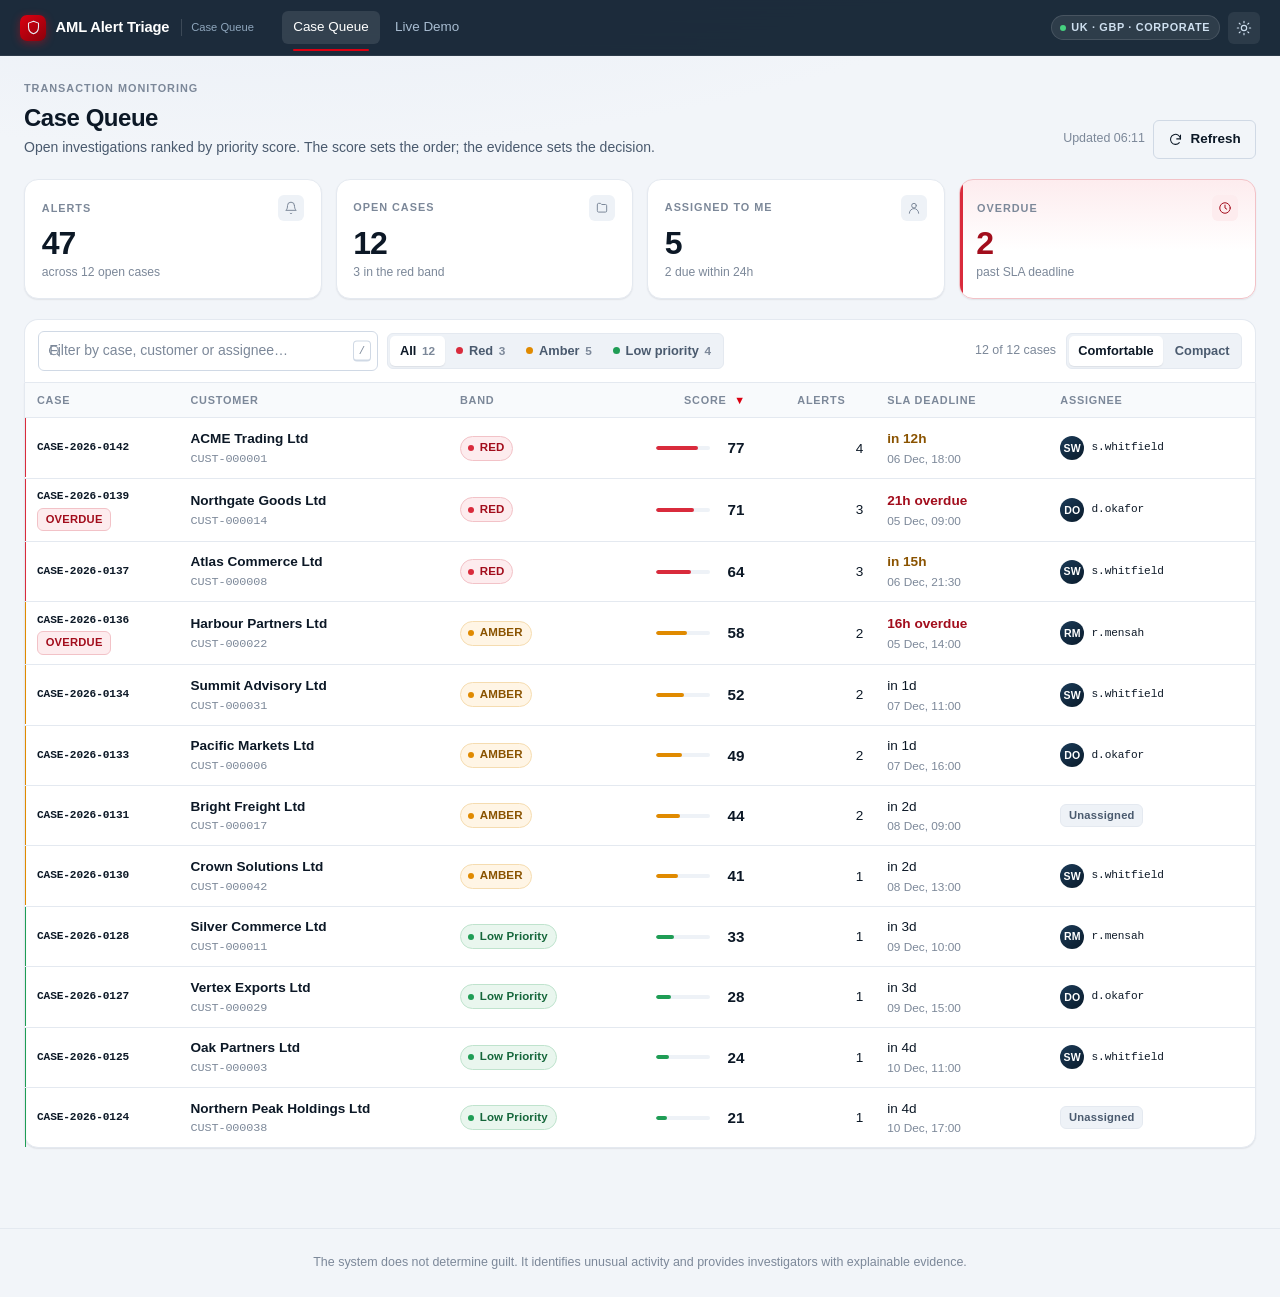
==== docs/ui-mockup/index.html @ ec9b5f2a "feat: redesign AML investigation workflow" ====
<!DOCTYPE html>
<html lang="en">
<head>
  <meta charset="UTF-8" />
  <meta name="viewport" content="width=device-width, initial-scale=1" />
  <title>Case Queue — AML Alert Triage</title>
  <link rel="stylesheet" href="assets/theme.css" />
</head>
<body>
  <div id="shell"></div>

  <main class="canvas">
    <div class="page-head">
      <div>
        <div class="eyebrow"><span class="label-cap">Transaction monitoring</span></div>
        <h1>Case Queue</h1>
        <p>Open investigations ranked by priority score. The score sets the order; the evidence sets the decision.</p>
      </div>
      <div class="page-head-actions">
        <span class="result-count" id="stamp"></span>
        <button class="btn ghost" type="button" id="refreshBtn">
          <svg viewBox="0 0 24 24" fill="none" stroke="currentColor" stroke-width="1.7"
               stroke-linecap="round" stroke-linejoin="round"><path d="M20 11a8 8 0 1 0-1.9 6"/><path d="M20 5v6h-6"/></svg>
          Refresh
        </button>
      </div>
    </div>

    <div class="metrics" id="metrics"></div>

    <div class="toolbar">
      <div class="search">
        <svg viewBox="0 0 24 24" fill="none" stroke="currentColor" stroke-width="1.7"
             stroke-linecap="round" stroke-linejoin="round"><circle cx="11" cy="11" r="7"/><path d="m20 20-3.5-3.5"/></svg>
        <input type="text" id="q" placeholder="Filter by case, customer or assignee…" autocomplete="off" />
        <kbd>/</kbd>
      </div>
      <div class="segmented" id="bandFilter" role="group" aria-label="Filter by priority band"></div>
      <div style="flex:1 1 auto"></div>
      <span class="result-count" id="count"></span>
      <div class="segmented" role="group" aria-label="Row density">
        <button type="button" data-density="comfortable" aria-pressed="true">Comfortable</button>
        <button type="button" data-density="compact" aria-pressed="false">Compact</button>
      </div>
    </div>

    <section class="card" style="border-radius:0 0 var(--r-lg) var(--r-lg)">
      <div class="table-wrap">
        <table class="data" id="table">
          <thead>
            <tr>
              <th class="sortable" data-key="caseRef">Case <span class="sort-ind">▼</span></th>
              <th class="sortable" data-key="customerName">Customer <span class="sort-ind">▼</span></th>
              <th class="sortable" data-key="priorityBand">Band <span class="sort-ind">▼</span></th>
              <th class="sortable right" data-key="priorityScore">Score <span class="sort-ind">▼</span></th>
              <th class="sortable right" data-key="alertCount">Alerts <span class="sort-ind">▼</span></th>
              <th class="sortable" data-key="slaDueAt">SLA deadline <span class="sort-ind">▼</span></th>
              <th class="sortable" data-key="assignedTo">Assignee <span class="sort-ind">▼</span></th>
              <th style="width:32px"></th>
            </tr>
          </thead>
          <tbody id="rows"></tbody>
        </table>
      </div>
    </section>
  </main>

  <div id="footer"></div>

  <script src="assets/ui.js"></script>
  <script src="assets/mock-data.js"></script>
  <script>
    mountShell({ active: 'queue', sub: 'Case Queue' },
      'The system does not determine guilt. It identifies unusual activity and provides investigators with explainable evidence.');

    let data = null;
    let sortKey = 'priorityScore';
    let sortDir = 'desc';
    let bandSel = 'ALL';
    let query = '';

    const BANDS = [
      { key: 'ALL',   label: 'All',          dot: null },
      { key: 'RED',   label: 'Red',          dot: 'var(--red-dot)' },
      { key: 'AMBER', label: 'Amber',        dot: 'var(--amber-dot)' },
      { key: 'GREEN', label: 'Low priority', dot: 'var(--green-dot)' }
    ];

    const bandColor = b => `var(--${b.toLowerCase()}-dot)`;

    /* ---------- skeleton while "loading" ---------- */
    function skeleton() {
      document.getElementById('metrics').innerHTML = Array.from({ length: 4 }, () => `
        <div class="metric">
          <div class="m-top"><div class="sk" style="width:70px;height:11px"></div><div class="sk" style="width:26px;height:26px;border-radius:6px"></div></div>
          <div class="sk" style="width:56px;height:30px;margin-top:.5rem"></div>
          <div class="sk" style="width:96px;height:10px;margin-top:.5rem"></div>
        </div>`).join('');
      document.getElementById('rows').innerHTML = Array.from({ length: 8 }, () => `
        <tr><td colspan="8" style="padding:.6rem .75rem"><div class="sk" style="height:20px"></div></td></tr>`).join('');
    }

    /* ---------- metrics ---------- */
    function renderMetrics(t) {
      const dueSoon = data.items.filter(c => {
        const d = new Date(c.slaDueAt) - Date.now();
        return d > 0 && d < 86400000;
      }).length;

      const tiles = [
        { label: 'Alerts',          value: t.alerts,       icon: 'bell',   note: `across ${t.cases} open cases` },
        { label: 'Open cases',      value: t.cases,        icon: 'folder', note: `${data.items.filter(c => c.priorityBand === 'RED').length} in the red band` },
        { label: 'Assigned to me',  value: t.assignedToMe, icon: 'user',   note: `${dueSoon} due within 24h` },
        { label: 'Overdue',         value: t.overdue,      icon: 'clock',  note: t.overdue ? 'past SLA deadline' : 'all within SLA', alert: t.overdue > 0 }
      ];

      document.getElementById('metrics').innerHTML = tiles.map((m, i) => `
        <div class="metric rise ${m.alert ? 'alert-state' : ''}" style="animation-delay:${i * 55}ms">
          <div class="m-top">
            <span class="label-cap">${m.label}</span>
            <span class="m-icon">${ico(m.icon)}</span>
          </div>
          <div class="m-value" data-count="${m.value}">0</div>
          <div class="m-note">${esc(m.note)}</div>
        </div>`).join('');

      document.querySelectorAll('[data-count]').forEach(el => countUp(el, Number(el.dataset.count)));
    }

    /* ---------- band filter ---------- */
    function renderBandFilter() {
      document.getElementById('bandFilter').innerHTML = BANDS.map(b => {
        const n = b.key === 'ALL' ? data.items.length : data.items.filter(c => c.priorityBand === b.key).length;
        return `<button type="button" data-band="${b.key}" aria-pressed="${bandSel === b.key}">
          ${b.dot ? `<i style="background:${b.dot}"></i>` : ''}${b.label}<span class="count">${n}</span>
        </button>`;
      }).join('');
      document.querySelectorAll('#bandFilter button').forEach(btn => {
        btn.onclick = () => { bandSel = btn.dataset.band; renderBandFilter(); renderRows(); };
      });
    }

    /* ---------- rows ---------- */
    function visibleItems() {
      const q = query.trim().toLowerCase();
      return data.items
        .filter(c => bandSel === 'ALL' || c.priorityBand === bandSel)
        .filter(c => !q || [c.caseRef, c.customerName, c.customerRef, c.assignedTo]
          .some(v => String(v || '').toLowerCase().includes(q)))
        .sort((a, b) => {
          const dir = sortDir === 'asc' ? 1 : -1;
          const av = a[sortKey], bv = b[sortKey];
          if (av == null) return 1;
          if (bv == null) return -1;
          if (typeof av === 'number') return (av - bv) * dir;
          return String(av).localeCompare(String(bv)) * dir;
        });
    }

    function renderRows() {
      const items = visibleItems();
      const tbody = document.getElementById('rows');

      document.getElementById('count').textContent =
        `${items.length} of ${data.items.length} cases`;

      if (!items.length) {
        tbody.innerHTML = `<tr><td colspan="8">
          <div class="empty-state" style="margin:.5rem">
            ${ico('search')}
            <div class="t">No cases match this filter</div>
            <div class="tiny">Clear the search box or pick a different band.</div>
          </div></td></tr>`;
        return;
      }

      tbody.innerHTML = items.map((c, i) => {
        const sla = fmtRelative(c.slaDueAt);
        const slaCls = sla.tone === 'over' ? 'style="color:var(--red-fg);font-weight:600"'
                     : sla.tone === 'soon' ? 'style="color:var(--amber-fg);font-weight:600"' : '';
        return `
        <tr class="row-link stagger" tabindex="0" data-id="${c.id}"
            style="--band-color:${bandColor(c.priorityBand)};animation-delay:${Math.min(i * 28, 340)}ms">
          <td>
            <div class="cell-primary mono">${esc(c.caseRef)}</div>
            ${c.overdue ? '<span class="pill warn" style="margin-top:.15rem">OVERDUE</span>' : ''}
          </td>
          <td>
            <div class="cell-primary">${esc(c.customerName || '')}</div>
            <div class="sub-line mono">${esc(c.customerRef || '')}</div>
          </td>
          <td><span class="band ${c.priorityBand}"><i></i>${esc(bandLabel(c.priorityBand))}</span></td>
          <td class="right">
            <div class="score-cell" style="justify-content:flex-end">
              <div class="score-bar"><span data-w="${c.priorityScore}%"></span></div>
              <b>${c.priorityScore}</b>
            </div>
          </td>
          <td class="right num">${c.alertCount}</td>
          <td>
            <div ${slaCls}>${esc(sla.text)}</div>
            <div class="sub-line num">${esc(fmtShort(c.slaDueAt))}</div>
          </td>
          <td>${c.assignedTo
            ? `<span class="assignee"><span class="avatar">${esc(initials(c.assignedTo))}</span><span class="mono">${esc(c.assignedTo)}</span></span>`
            : '<span class="pill">Unassigned</span>'}</td>
          <td class="right"><span class="go">${ico('chevron')}</span></td>
        </tr>`;
      }).join('');

      paintBars(tbody);

      tbody.querySelectorAll('tr.row-link').forEach(tr => {
        const open = () => { location.href = `case.html?id=${tr.dataset.id}`; };
        tr.onclick = open;
        tr.onkeydown = e => {
          if (e.key === 'Enter' || e.key === ' ') { e.preventDefault(); open(); }
          if (e.key === 'ArrowDown') { e.preventDefault(); tr.nextElementSibling?.focus(); }
          if (e.key === 'ArrowUp')   { e.preventDefault(); tr.previousElementSibling?.focus(); }
        };
      });
    }

    /* ---------- sorting ---------- */
    function wireSort() {
      document.querySelectorAll('th.sortable').forEach(th => {
        th.onclick = () => {
          const key = th.dataset.key;
          if (sortKey === key) sortDir = sortDir === 'asc' ? 'desc' : 'asc';
          else { sortKey = key; sortDir = key === 'priorityScore' || key === 'alertCount' ? 'desc' : 'asc'; }
          document.querySelectorAll('th.sortable').forEach(o => o.removeAttribute('aria-sort'));
          th.setAttribute('aria-sort', sortDir === 'asc' ? 'ascending' : 'descending');
          renderRows();
        };
      });
      document.querySelector('th[data-key="priorityScore"]').setAttribute('aria-sort', 'descending');
    }

    /* ---------- misc controls ---------- */
    document.getElementById('q').oninput = e => { query = e.target.value; renderRows(); };

    document.addEventListener('keydown', e => {
      if (e.key === '/' && document.activeElement.tagName !== 'INPUT') {
        e.preventDefault();
        document.getElementById('q').focus();
      }
    });

    document.querySelectorAll('[data-density]').forEach(btn => {
      btn.onclick = () => {
        document.querySelectorAll('[data-density]').forEach(b => b.setAttribute('aria-pressed', String(b === btn)));
        document.getElementById('table').classList.toggle('compact', btn.dataset.density === 'compact');
      };
    });

    document.getElementById('refreshBtn').onclick = async e => {
      const btn = e.currentTarget;
      btn.classList.add('is-loading');
      await load();
      btn.classList.remove('is-loading');
      toast('Queue refreshed');
    };

    /* ---------- load ---------- */
    async function load() {
      skeleton();
      data = await mockFetch(MOCK.queue, 520);
      renderMetrics(data.totals);
      renderBandFilter();
      renderRows();
      document.getElementById('stamp').textContent =
        'Updated ' + new Date().toLocaleTimeString('en-GB', { hour: '2-digit', minute: '2-digit' });
    }

    wireSort();
    load();
  </script>
</body>
</html>
---- docs/ui-mockup/assets/theme.css ----
/* ==========================================================================
   AML Console — visual design system (mockup)
   Presentation only. No markup here implies a new API, field, or action:
   every element maps to data the current endpoints already return.
   ========================================================================== */

/* --------------------------------------------------------------------------
   1. Tokens
   -------------------------------------------------------------------------- */
:root {
  --brand:        #db0011;
  --brand-hover:  #b8000e;
  --brand-soft:   #fdecee;

  --navy-900: #05101c;
  --navy-800: #0a1b2b;
  --navy-700: #10283e;
  --navy-600: #1b3b58;

  /* Light surfaces */
  --bg:        #f2f5f9;
  --bg-grad:   radial-gradient(1200px 400px at 20% -10%, #e6ecf5 0%, transparent 70%);
  --surface:   #ffffff;
  --surface-2: #f8fafc;
  --surface-3: #eef2f7;
  --border:    #e4e9f0;
  --border-2:  #d0d9e5;

  --ink:   #0c1826;
  --ink-2: #4a5a6e;
  --ink-3: #7c8899;
  --ink-inv: #ffffff;

  /* Signal */
  --red-fg:   #a20d1c;  --red-bg:   #fdecee;  --red-dot:   #d92b3c;  --red-line:   #f2c2c7;
  --amber-fg: #8a5300;  --amber-bg: #fff5e5;  --amber-dot: #e08a00;  --amber-line: #f5dcb0;
  --green-fg: #14663a;  --green-bg: #e9f6ee;  --green-dot: #1f9d55;  --green-line: #bfe3cd;
  --blue-fg:  #14487a;  --blue-bg:  #e9f1fb;  --blue-dot:  #2c72c7;  --blue-line: #c3d8f0;

  --focus-ring: 0 0 0 3px rgba(44, 114, 199, 0.35);

  /* Elevation */
  --sh-1: 0 1px 2px rgba(12, 24, 38, .05), 0 1px 1px rgba(12, 24, 38, .03);
  --sh-2: 0 2px 4px rgba(12, 24, 38, .06), 0 4px 12px rgba(12, 24, 38, .05);
  --sh-3: 0 8px 20px rgba(12, 24, 38, .10), 0 2px 6px rgba(12, 24, 38, .06);
  --sh-4: 0 24px 60px rgba(5, 16, 28, .22);

  --r-sm: 6px;
  --r-md: 10px;
  --r-lg: 14px;
  --r-xl: 20px;
  --r-pill: 999px;

  --font-sans: -apple-system, BlinkMacSystemFont, "Inter", "Segoe UI", Roboto,
               "Helvetica Neue", Arial, "PingFang SC", "Microsoft YaHei", sans-serif;
  --font-mono: ui-monospace, "SF Mono", "JetBrains Mono", "IBM Plex Mono", Menlo, Consolas, monospace;

  --ease:     cubic-bezier(.16, 1, .3, 1);
  --ease-io:  cubic-bezier(.4, 0, .2, 1);
  --spring:   cubic-bezier(.34, 1.4, .64, 1);
  --t-fast: 120ms;
  --t-med:  220ms;
  --t-slow: 420ms;

  --appbar-h: 56px;
  --row-h: 56px;
}

:root[data-theme="dark"] {
  --bg:        #070e17;
  --bg-grad:   radial-gradient(1200px 400px at 20% -10%, #10202f 0%, transparent 70%);
  --surface:   #0d1723;
  --surface-2: #111d2b;
  --surface-3: #162435;
  --border:    #1e2e40;
  --border-2:  #2b3e54;

  --ink:   #e8eef6;
  --ink-2: #9fb0c4;
  --ink-3: #6b7d93;

  --brand-soft: #2a1015;

  --red-fg:   #ff8f9b;  --red-bg:   #2c1219;  --red-dot:   #f2495e;  --red-line:   #4d2129;
  --amber-fg: #ffc266;  --amber-bg: #2b1f0d;  --amber-dot: #f0a423;  --amber-line: #4a3616;
  --green-fg: #63d69a;  --green-bg: #0e2419;  --green-dot: #2fbe74;  --green-line: #1d4531;
  --blue-fg:  #86b8f5;  --blue-bg:  #0e1f33;  --blue-dot:  #4c94e8;  --blue-line: #1c3c5e;

  --sh-1: 0 1px 2px rgba(0, 0, 0, .4);
  --sh-2: 0 2px 4px rgba(0, 0, 0, .4), 0 6px 16px rgba(0, 0, 0, .3);
  --sh-3: 0 10px 26px rgba(0, 0, 0, .5);
  --sh-4: 0 24px 60px rgba(0, 0, 0, .6);
}

/* --------------------------------------------------------------------------
   2. Base
   -------------------------------------------------------------------------- */
*, *::before, *::after { box-sizing: border-box; }

html { -webkit-text-size-adjust: 100%; }

body {
  margin: 0;
  font-family: var(--font-sans);
  font-size: 14px;
  line-height: 1.55;
  color: var(--ink);
  background: var(--bg);
  background-image: var(--bg-grad);
  background-repeat: no-repeat;
  -webkit-font-smoothing: antialiased;
  min-height: 100vh;
  transition: background-color var(--t-med) var(--ease-io), color var(--t-med) var(--ease-io);
}

h1, h2, h3, h4 { margin: 0; font-weight: 620; letter-spacing: -0.01em; line-height: 1.3; }
h1 { font-size: 1.5rem; letter-spacing: -0.02em; }
h2 { font-size: 1.0rem; }
h3 { font-size: .875rem; }
p  { margin: 0; }

a { color: inherit; text-decoration: none; }

.mono { font-family: var(--font-mono); font-size: .82em; letter-spacing: -0.01em; }
.num  { font-variant-numeric: tabular-nums; }
.muted   { color: var(--ink-2); }
.muted-2 { color: var(--ink-3); }
.tiny { font-size: .75rem; }

.label-cap {
  font-size: .68rem;
  font-weight: 700;
  letter-spacing: .09em;
  text-transform: uppercase;
  color: var(--ink-3);
}

::selection { background: rgba(219, 0, 17, .18); }

:focus-visible { outline: none; box-shadow: var(--focus-ring); border-radius: var(--r-sm); }

/* Custom scrollbars keep dense tables from looking like a browser default. */
* { scrollbar-width: thin; scrollbar-color: var(--border-2) transparent; }
*::-webkit-scrollbar { width: 10px; height: 10px; }
*::-webkit-scrollbar-thumb {
  background: var(--border-2); border-radius: var(--r-pill);
  border: 3px solid transparent; background-clip: content-box;
}
*::-webkit-scrollbar-thumb:hover { background: var(--ink-3); background-clip: content-box; }

/* --------------------------------------------------------------------------
   3. App bar
   -------------------------------------------------------------------------- */
.appbar {
  position: sticky;
  top: 0;
  z-index: 40;
  height: var(--appbar-h);
  display: flex;
  align-items: center;
  gap: 1.25rem;
  padding: 0 1.25rem;
  background: color-mix(in srgb, var(--navy-800) 92%, transparent);
  backdrop-filter: saturate(180%) blur(14px);
  -webkit-backdrop-filter: saturate(180%) blur(14px);
  border-bottom: 1px solid rgba(255, 255, 255, .07);
  color: #e9f0f8;
}

.brand { display: flex; align-items: center; gap: .6rem; flex: none; }
.brand-mark {
  width: 26px; height: 26px; flex: none;
  display: grid; place-items: center;
  border-radius: 7px;
  background: linear-gradient(140deg, var(--brand) 0%, #8c000b 100%);
  box-shadow: 0 2px 8px rgba(219, 0, 17, .45);
}
.brand-mark svg { width: 15px; height: 15px; }
.brand-name { font-weight: 660; font-size: .92rem; letter-spacing: -0.01em; color: #fff; }
.brand-sub {
  font-size: .7rem; color: #8fa6bd; font-weight: 500;
  padding-left: .6rem; margin-left: .1rem;
  border-left: 1px solid rgba(255, 255, 255, .14);
}

.appnav { display: flex; align-items: center; gap: .25rem; margin-left: .5rem; }
.appnav a {
  position: relative;
  padding: .38rem .7rem;
  border-radius: var(--r-sm);
  font-size: .84rem;
  font-weight: 520;
  color: #a9bdd2;
  transition: color var(--t-fast) var(--ease-io), background-color var(--t-fast) var(--ease-io);
}
.appnav a:hover { color: #fff; background: rgba(255, 255, 255, .07); }
.appnav a.active { color: #fff; background: rgba(255, 255, 255, .1); }
.appnav a.active::after {
  content: "";
  position: absolute; left: .7rem; right: .7rem; bottom: -.42rem; height: 2px;
  border-radius: 2px; background: var(--brand);
}

.appbar-spacer { flex: 1 1 auto; }
.appbar-tools { display: flex; align-items: center; gap: .5rem; flex: none; }

.env-chip {
  display: inline-flex; align-items: center; gap: .35rem;
  padding: .2rem .55rem .2rem .45rem;
  border-radius: var(--r-pill);
  background: rgba(255, 255, 255, .08);
  border: 1px solid rgba(255, 255, 255, .12);
  font-size: .68rem; font-weight: 700; letter-spacing: .06em; color: #cfe0f0;
}
.env-chip i {
  width: 6px; height: 6px; border-radius: 50%; background: #46d17f;
  box-shadow: 0 0 0 0 rgba(70, 209, 127, .7);
  animation: pulse-dot 2.4s var(--ease-io) infinite;
}
@keyframes pulse-dot {
  0%   { box-shadow: 0 0 0 0 rgba(70, 209, 127, .55); }
  70%  { box-shadow: 0 0 0 6px rgba(70, 209, 127, 0); }
  100% { box-shadow: 0 0 0 0 rgba(70, 209, 127, 0); }
}

.icon-btn {
  width: 32px; height: 32px;
  display: grid; place-items: center;
  border: 1px solid transparent;
  border-radius: var(--r-sm);
  background: rgba(255, 255, 255, .07);
  color: #cfe0f0;
  cursor: pointer;
  transition: background-color var(--t-fast) var(--ease-io), transform var(--t-fast) var(--spring);
}
.icon-btn:hover { background: rgba(255, 255, 255, .16); }
.icon-btn:active { transform: scale(.92); }
.icon-btn svg { width: 16px; height: 16px; }

/* Theme toggle swaps which glyph is visible. */
.icon-btn .i-moon { display: none; }
:root[data-theme="dark"] .icon-btn .i-sun  { display: none; }
:root[data-theme="dark"] .icon-btn .i-moon { display: block; }

/* --------------------------------------------------------------------------
   4. Layout
   -------------------------------------------------------------------------- */
.canvas { max-width: 1320px; margin: 0 auto; padding: 1.5rem 1.5rem 5rem; }
.canvas.narrow { max-width: 1080px; }

.page-head {
  display: flex;
  align-items: flex-end;
  justify-content: space-between;
  gap: 1.5rem;
  flex-wrap: wrap;
  margin-bottom: 1.25rem;
}
.page-head .eyebrow { display: flex; align-items: center; gap: .4rem; margin-bottom: .3rem; }
.page-head h1 + p { margin-top: .25rem; color: var(--ink-2); font-size: .875rem; }
.page-head-actions { display: flex; align-items: center; gap: .5rem; }

.crumbs { display: flex; align-items: center; gap: .4rem; font-size: .78rem; color: var(--ink-3); }
.crumbs a { color: var(--ink-2); transition: color var(--t-fast); }
.crumbs a:hover { color: var(--brand); }
.crumbs svg { width: 12px; height: 12px; opacity: .6; }

.cols { display: grid; grid-template-columns: minmax(0, 1fr) 320px; gap: 1.25rem; align-items: start; }
.aside { position: sticky; top: calc(var(--appbar-h) + 1.25rem); display: grid; gap: .875rem; }

.stack { display: grid; gap: 1rem; }

/* --------------------------------------------------------------------------
   5. Surfaces
   -------------------------------------------------------------------------- */
.card {
  background: var(--surface);
  border: 1px solid var(--border);
  border-radius: var(--r-lg);
  box-shadow: var(--sh-1);
  transition: box-shadow var(--t-med) var(--ease), border-color var(--t-med) var(--ease),
              background-color var(--t-med) var(--ease-io);
}
.card-head {
  display: flex;
  align-items: center;
  justify-content: space-between;
  gap: 1rem;
  padding: .9rem 1.1rem;
  border-bottom: 1px solid var(--border);
}
.card-head .title-wrap { display: flex; align-items: baseline; gap: .6rem; flex-wrap: wrap; }
.card-head h2 { display: flex; align-items: center; gap: .5rem; }
.card-body { padding: 1.1rem; }
.card-body.flush { padding: 0; }
.card-foot {
  padding: .75rem 1.1rem;
  border-top: 1px solid var(--border);
  background: var(--surface-2);
  border-radius: 0 0 var(--r-lg) var(--r-lg);
}

/* --------------------------------------------------------------------------
   6. Metric tiles
   -------------------------------------------------------------------------- */
.metrics { display: grid; grid-template-columns: repeat(4, 1fr); gap: .875rem; margin-bottom: 1.25rem; }

.metric {
  position: relative;
  overflow: hidden;
  padding: .95rem 1.05rem 1rem;
  background: var(--surface);
  border: 1px solid var(--border);
  border-radius: var(--r-lg);
  box-shadow: var(--sh-1);
  transition: transform var(--t-med) var(--ease), box-shadow var(--t-med) var(--ease);
}
.metric::before {
  content: "";
  position: absolute; inset: 0 auto 0 0; width: 3px;
  background: var(--blue-dot);
  opacity: .0;
  transition: opacity var(--t-med) var(--ease);
}
.metric:hover { transform: translateY(-2px); box-shadow: var(--sh-2); }
.metric:hover::before { opacity: 1; }
.metric .m-top { display: flex; align-items: center; justify-content: space-between; gap: .5rem; }
.metric .m-value {
  margin-top: .3rem;
  font-size: 2rem;
  font-weight: 660;
  letter-spacing: -0.035em;
  font-variant-numeric: tabular-nums;
  line-height: 1.1;
}
.metric .m-note { margin-top: .15rem; font-size: .76rem; color: var(--ink-3); }
.metric .m-icon {
  width: 26px; height: 26px; display: grid; place-items: center;
  border-radius: var(--r-sm); background: var(--surface-3); color: var(--ink-3);
}
.metric .m-icon svg { width: 14px; height: 14px; }

.metric.alert-state { border-color: var(--red-line); background: linear-gradient(180deg, var(--red-bg) 0%, var(--surface) 60%); }
.metric.alert-state::before { background: var(--red-dot); opacity: 1; }
.metric.alert-state .m-value { color: var(--red-fg); }
.metric.alert-state .m-icon { background: var(--red-bg); color: var(--red-fg); }

/* --------------------------------------------------------------------------
   7. Toolbar / filters
   -------------------------------------------------------------------------- */
.toolbar {
  display: flex; align-items: center; gap: .6rem; flex-wrap: wrap;
  padding: .7rem .8rem;
  background: var(--surface);
  border: 1px solid var(--border);
  border-radius: var(--r-lg) var(--r-lg) 0 0;
  border-bottom: 0;
}
.toolbar + .card { border-radius: 0 0 var(--r-lg) var(--r-lg); }

.search {
  position: relative; flex: 1 1 260px; max-width: 340px;
}
.search svg {
  position: absolute; left: .6rem; top: 50%; transform: translateY(-50%);
  width: 15px; height: 15px; color: var(--ink-3); pointer-events: none;
}
.search input {
  width: 100%;
  padding: .45rem .6rem .45rem 2rem;
  border: 1px solid var(--border-2);
  border-radius: var(--r-sm);
  background: var(--surface-2);
  color: var(--ink);
  font: inherit; font-size: .84rem;
  transition: border-color var(--t-fast), background-color var(--t-fast), box-shadow var(--t-fast);
}
.search input::placeholder { color: var(--ink-3); }
.search input:focus { background: var(--surface); border-color: var(--blue-dot); box-shadow: var(--focus-ring); outline: none; }
.search kbd {
  position: absolute; right: .45rem; top: 50%; transform: translateY(-50%);
  font-family: var(--font-mono); font-size: .66rem; color: var(--ink-3);
  border: 1px solid var(--border-2); border-bottom-width: 2px;
  border-radius: 4px; padding: .05rem .28rem; background: var(--surface);
  transition: opacity var(--t-fast);
}
.search input:focus ~ kbd { opacity: 0; }

.segmented {
  display: inline-flex; padding: 2px; gap: 2px;
  background: var(--surface-3);
  border: 1px solid var(--border);
  border-radius: var(--r-sm);
}
.segmented button {
  display: inline-flex; align-items: center; gap: .35rem;
  border: 0; background: transparent; cursor: pointer;
  padding: .3rem .6rem;
  border-radius: 5px;
  font: inherit; font-size: .8rem; font-weight: 550;
  color: var(--ink-2);
  transition: color var(--t-fast), background-color var(--t-fast) var(--ease-io);
}
.segmented button:hover { color: var(--ink); }
.segmented button[aria-pressed="true"] {
  background: var(--surface); color: var(--ink); box-shadow: var(--sh-1);
}
.segmented button i { width: 7px; height: 7px; border-radius: 50%; flex: none; }
.segmented .count { font-variant-numeric: tabular-nums; color: var(--ink-3); font-size: .74rem; }

.result-count { font-size: .78rem; color: var(--ink-3); font-variant-numeric: tabular-nums; }

/* --------------------------------------------------------------------------
   8. Buttons
   -------------------------------------------------------------------------- */
.btn {
  --btn-bg: var(--brand);
  --btn-fg: #fff;
  --btn-bd: transparent;
  position: relative;
  display: inline-flex; align-items: center; justify-content: center; gap: .45rem;
  padding: .5rem .9rem;
  border: 1px solid var(--btn-bd);
  border-radius: var(--r-sm);
  background: var(--btn-bg);
  color: var(--btn-fg);
  font: inherit; font-size: .84rem; font-weight: 570;
  cursor: pointer;
  white-space: nowrap;
  transition: transform var(--t-fast) var(--spring), filter var(--t-fast) var(--ease-io),
              background-color var(--t-fast) var(--ease-io), box-shadow var(--t-fast) var(--ease-io);
}
.btn svg { width: 15px; height: 15px; flex: none; }
.btn:hover  { filter: brightness(1.06); box-shadow: var(--sh-2); }
.btn:active { transform: translateY(1px) scale(.99); }
.btn:disabled { opacity: .45; cursor: not-allowed; filter: none; box-shadow: none; transform: none; }

.btn.secondary { --btn-bg: var(--navy-700); }
:root[data-theme="dark"] .btn.secondary { --btn-bg: var(--navy-600); }
.btn.ghost  { --btn-bg: transparent; --btn-fg: var(--ink); --btn-bd: var(--border-2); }
.btn.ghost:hover { background: var(--surface-3); filter: none; }
.btn.subtle { --btn-bg: var(--surface-3); --btn-fg: var(--ink); }
.btn.subtle:hover { filter: none; background: var(--border); }
.btn.sm { padding: .3rem .6rem; font-size: .78rem; }
.btn.lg { padding: .7rem 1.4rem; font-size: .95rem; border-radius: var(--r-md); }

.btn.is-loading { pointer-events: none; }
.btn.is-loading::before {
  content: ""; width: .85em; height: .85em; flex: none;
  border: 2px solid currentColor; border-right-color: transparent;
  border-radius: 50%; animation: spin .7s linear infinite;
}
@keyframes spin { to { transform: rotate(360deg); } }

/* --------------------------------------------------------------------------
   9. Pills, bands, chips
   -------------------------------------------------------------------------- */
.band {
  display: inline-flex; align-items: center; gap: .38rem;
  padding: .16rem .5rem .16rem .42rem;
  border-radius: var(--r-pill);
  font-size: .72rem; font-weight: 680; letter-spacing: .01em;
  white-space: nowrap;
  border: 1px solid transparent;
}
.band i { width: 6px; height: 6px; border-radius: 50%; flex: none; }
.band.RED   { background: var(--red-bg);   color: var(--red-fg);   border-color: var(--red-line); }
.band.RED i { background: var(--red-dot); }
.band.AMBER   { background: var(--amber-bg); color: var(--amber-fg); border-color: var(--amber-line); }
.band.AMBER i { background: var(--amber-dot); }
.band.GREEN   { background: var(--green-bg); color: var(--green-fg); border-color: var(--green-line); }
.band.GREEN i { background: var(--green-dot); }

.pill {
  display: inline-flex; align-items: center; gap: .3rem;
  padding: .12rem .48rem;
  border-radius: var(--r-sm);
  background: var(--surface-3);
  border: 1px solid var(--border);
  color: var(--ink-2);
  font-size: .7rem; font-weight: 620; letter-spacing: .02em;
  white-space: nowrap;
}
.pill.warn   { background: var(--red-bg);   color: var(--red-fg);   border-color: var(--red-line); }
.pill.ok     { background: var(--green-bg); color: var(--green-fg); border-color: var(--green-line); }
.pill.info   { background: var(--blue-bg);  color: var(--blue-fg);  border-color: var(--blue-line); }
.pill.notice { background: var(--amber-bg); color: var(--amber-fg); border-color: var(--amber-line); }

.rule-tag {
  display: inline-grid; place-items: center;
  min-width: 30px; height: 22px; padding: 0 .3rem;
  border-radius: var(--r-sm);
  background: var(--navy-800); color: #fff;
  font-family: var(--font-mono); font-size: .72rem; font-weight: 600;
}
:root[data-theme="dark"] .rule-tag { background: var(--navy-600); }

.chip {
  display: inline-flex; align-items: center; gap: .25rem;
  font-family: var(--font-mono); font-size: .7rem; font-weight: 600;
  padding: .14rem .45rem;
  border-radius: var(--r-sm);
  border: 1px solid var(--blue-line);
  background: var(--blue-bg);
  color: var(--blue-fg);
  cursor: pointer;
  transition: transform var(--t-fast) var(--spring), background-color var(--t-fast), box-shadow var(--t-fast);
}
.chip:hover { transform: translateY(-1px); box-shadow: var(--sh-1); filter: brightness(1.03); }
.chip:active { transform: translateY(0); }
.chip svg { width: 10px; height: 10px; opacity: .65; }
.chip.unverified {
  cursor: default; background: var(--surface-3); border-color: var(--border-2);
  color: var(--ink-3); font-weight: 500;
}
.chip.unverified:hover { transform: none; box-shadow: none; }

.chip-row { display: flex; flex-wrap: wrap; gap: .3rem; margin-top: .4rem; }

.avatar {
  width: 24px; height: 24px; flex: none;
  display: grid; place-items: center;
  border-radius: 50%;
  background: linear-gradient(140deg, var(--navy-600), var(--navy-800));
  color: #fff;
  font-size: .66rem; font-weight: 700; letter-spacing: .02em;
}
.assignee { display: inline-flex; align-items: center; gap: .45rem; }

/* --------------------------------------------------------------------------
   10. Tables
   -------------------------------------------------------------------------- */
/* No overflow here on wide screens: an overflow container becomes the sticky
   scrollport, which would pin the header inside the wrapper instead of under
   the app bar and drop it on top of the first row. Horizontal scrolling is
   only actually needed once the columns stop fitting. */
.table-wrap { border-radius: 0 0 var(--r-lg) var(--r-lg); }
@media (max-width: 900px) { .table-wrap { overflow-x: auto; } }

/* The card clips with border-radius, so the last row has to round itself. */
table.data tbody tr:last-child td:first-child { border-bottom-left-radius: var(--r-lg); }
table.data tbody tr:last-child td:last-child  { border-bottom-right-radius: var(--r-lg); }

table.data { width: 100%; border-collapse: separate; border-spacing: 0; font-size: .85rem; }

table.data thead th {
  position: sticky; top: var(--appbar-h); z-index: 5;
  background: var(--surface-2);
  padding: .55rem .75rem;
  text-align: left;
  font-size: .68rem; font-weight: 700; letter-spacing: .07em; text-transform: uppercase;
  color: var(--ink-3);
  border-bottom: 1px solid var(--border);
  white-space: nowrap;
  user-select: none;
}
table.data thead th.sortable { cursor: pointer; transition: color var(--t-fast), background-color var(--t-fast); }
table.data thead th.sortable:hover { color: var(--ink); background: var(--surface-3); }
table.data thead th .sort-ind {
  display: inline-block; width: 10px; margin-left: .25rem;
  opacity: 0; transition: opacity var(--t-fast), transform var(--t-med) var(--ease);
}
table.data thead th.sortable:hover .sort-ind { opacity: .35; }
table.data thead th[aria-sort] .sort-ind { opacity: 1; color: var(--brand); }
table.data thead th[aria-sort="ascending"] .sort-ind { transform: rotate(180deg); }

table.data tbody td {
  padding: .6rem .75rem;
  border-bottom: 1px solid var(--border);
  vertical-align: middle;
}
table.data tbody tr:last-child td { border-bottom: 0; }
table.data td.right, table.data th.right { text-align: right; }

/* Clickable queue rows: an accent rail on the left that grows on hover. */
tr.row-link { cursor: pointer; transition: background-color var(--t-fast) var(--ease-io); }
tr.row-link td:first-child { position: relative; }
tr.row-link td:first-child::before {
  content: "";
  position: absolute; left: 0; top: 0; bottom: 0; width: 3px;
  background: var(--band-color, transparent);
  transform: scaleX(.34);
  transform-origin: left;
  transition: transform var(--t-med) var(--ease);
}
tr.row-link:hover { background: var(--surface-2); }
tr.row-link:hover td:first-child::before { transform: scaleX(1); }
tr.row-link:focus-visible { background: var(--surface-2); box-shadow: inset var(--focus-ring); outline: none; }
tr.row-link .go {
  opacity: 0; color: var(--ink-3);
  transform: translateX(-4px);
  transition: opacity var(--t-med) var(--ease), transform var(--t-med) var(--ease);
}
tr.row-link:hover .go, tr.row-link:focus-visible .go { opacity: 1; transform: translateX(0); }
tr.row-link .go svg { width: 14px; height: 14px; display: block; }

table.data.compact tbody td { padding: .35rem .75rem; }
table.data.compact .sub-line { display: none; }

.cell-primary { font-weight: 570; }
.sub-line { font-size: .74rem; color: var(--ink-3); margin-top: .05rem; }

/* Score cell: number plus a share-of-100 bar. */
.score-cell { display: flex; align-items: center; gap: .55rem; }
.score-cell b { font-variant-numeric: tabular-nums; font-size: .95rem; font-weight: 650; min-width: 1.6rem; }
.score-bar { width: 54px; height: 4px; border-radius: 2px; background: var(--surface-3); overflow: hidden; }
.score-bar span {
  display: block; height: 100%; border-radius: 2px;
  background: var(--band-color, var(--ink-3));
  width: 0;
  transition: width 900ms var(--ease);
}

.dir {
  display: inline-flex; align-items: center; gap: .3rem;
  font-size: .72rem; font-weight: 650; letter-spacing: .03em;
}
.dir svg { width: 12px; height: 12px; }
.dir.INBOUND  { color: var(--green-fg); }
.dir.OUTBOUND { color: var(--ink-2); }

tr.focus-txn { background: var(--amber-bg); }
tr.focus-txn td:first-child { position: relative; }
tr.focus-txn td:first-child::after {
  content: ""; position: absolute; left: 0; top: 0; bottom: 0; width: 3px; background: var(--amber-dot);
}

/* --------------------------------------------------------------------------
   11. Case hero
   -------------------------------------------------------------------------- */
.hero {
  display: flex; align-items: center; justify-content: space-between;
  gap: 1.5rem; flex-wrap: wrap;
  padding: 1.15rem 1.25rem;
  border-radius: var(--r-lg);
  border: 1px solid var(--border);
  background:
    linear-gradient(180deg, color-mix(in srgb, var(--band-color, var(--blue-dot)) 7%, var(--surface)) 0%, var(--surface) 62%);
  box-shadow: var(--sh-1);
  margin-bottom: 1.25rem;
}
.hero-id { display: flex; align-items: center; gap: .65rem; flex-wrap: wrap; }
.hero-id h1 { font-family: var(--font-mono); font-size: 1.35rem; font-weight: 640; letter-spacing: -0.01em; }
.hero-sub { margin-top: .4rem; display: flex; align-items: center; gap: .5rem; flex-wrap: wrap; font-size: .875rem; color: var(--ink-2); }
.hero-sub strong { color: var(--ink); font-weight: 600; }
.hero-side { display: flex; align-items: center; gap: 1.5rem; }

.dial { position: relative; width: 84px; height: 84px; flex: none; }
.dial svg { width: 100%; height: 100%; transform: rotate(-90deg); }
.dial .track { fill: none; stroke: var(--surface-3); stroke-width: 8; }
.dial .fill {
  fill: none; stroke: var(--band-color, var(--blue-dot)); stroke-width: 8; stroke-linecap: round;
  transition: stroke-dashoffset 1100ms var(--ease);
}
.dial .dial-txt {
  position: absolute; inset: 0;
  display: grid; place-content: center; text-align: center;
}
.dial .dial-num { font-size: 1.5rem; font-weight: 680; letter-spacing: -0.03em; font-variant-numeric: tabular-nums; line-height: 1; }
.dial .dial-cap { font-size: .6rem; font-weight: 700; letter-spacing: .09em; color: var(--ink-3); text-transform: uppercase; margin-top: .15rem; }

.hero-facts { display: grid; gap: .5rem; }
.hero-fact .label-cap { display: block; margin-bottom: .05rem; }
.hero-fact .v { font-size: .875rem; font-weight: 550; font-variant-numeric: tabular-nums; }

/* --------------------------------------------------------------------------
   12. Section nav (scroll spy)
   -------------------------------------------------------------------------- */
.secnav { display: grid; gap: 1px; padding: .4rem; }
.secnav a {
  display: flex; align-items: center; justify-content: space-between; gap: .5rem;
  padding: .45rem .6rem;
  border-radius: var(--r-sm);
  font-size: .82rem; font-weight: 520;
  color: var(--ink-2);
  border-left: 2px solid transparent;
  transition: background-color var(--t-fast), color var(--t-fast), border-color var(--t-med) var(--ease);
}
.secnav a:hover { background: var(--surface-3); color: var(--ink); }
.secnav a.current { color: var(--ink); background: var(--surface-3); border-left-color: var(--brand); font-weight: 600; }
.secnav a .n { font-size: .72rem; color: var(--ink-3); font-variant-numeric: tabular-nums; }

/* --------------------------------------------------------------------------
   13. Key–value blocks
   -------------------------------------------------------------------------- */
.kv { display: grid; gap: .1rem; }
.kv > div {
  display: grid; grid-template-columns: 8.5rem minmax(0, 1fr);
  gap: .25rem .75rem;
  padding: .32rem 0;
  border-bottom: 1px solid var(--border);
  font-size: .84rem;
}
.kv > div:last-child { border-bottom: 0; }
.kv dt { color: var(--ink-3); margin: 0; font-weight: 500; }
.kv dd { margin: 0; font-variant-numeric: tabular-nums; overflow-wrap: anywhere; }
.kv.wide > div { grid-template-columns: 11rem minmax(0, 1fr); }

/* --------------------------------------------------------------------------
   14. Alert / score breakdown
   -------------------------------------------------------------------------- */
.alert-list { display: grid; gap: .55rem; }

.alert-item {
  border: 1px solid var(--border);
  border-radius: var(--r-md);
  background: var(--surface);
  overflow: hidden;
  transition: border-color var(--t-med) var(--ease), box-shadow var(--t-med) var(--ease);
}
.alert-item:hover { border-color: var(--border-2); box-shadow: var(--sh-1); }
.alert-item.open { border-color: var(--blue-line); box-shadow: var(--sh-1); }

.alert-head {
  display: flex; align-items: center; gap: .75rem;
  width: 100%; padding: .7rem .85rem;
  background: transparent; border: 0; text-align: left;
  font: inherit; color: inherit; cursor: pointer;
}
.alert-head:hover { background: var(--surface-2); }
.alert-name { flex: 1 1 auto; min-width: 0; }
.alert-name .n { font-weight: 570; font-size: .875rem; }
.alert-name .s { font-size: .74rem; color: var(--ink-3); }

.alert-points { display: flex; align-items: center; gap: .6rem; flex: none; }
.alert-points .pts { font-size: 1.05rem; font-weight: 660; font-variant-numeric: tabular-nums; }
.alert-points .pts small { font-size: .68rem; font-weight: 600; color: var(--ink-3); margin-left: .15rem; }
.contrib {
  width: 72px; height: 5px; border-radius: 3px; background: var(--surface-3); overflow: hidden;
}
.contrib span {
  display: block; height: 100%; border-radius: 3px; width: 0;
  background: linear-gradient(90deg, var(--blue-dot), var(--navy-600));
  transition: width 900ms var(--ease);
}
.alert-caret {
  flex: none; color: var(--ink-3);
  transition: transform var(--t-med) var(--ease), color var(--t-fast);
}
.alert-caret svg { width: 15px; height: 15px; display: block; }
.alert-item.open .alert-caret { transform: rotate(90deg); color: var(--blue-fg); }

/* 0fr → 1fr gives a height-agnostic, jank-free expand. */
.alert-body { display: grid; grid-template-rows: 0fr; transition: grid-template-rows var(--t-slow) var(--ease); }
.alert-item.open .alert-body { grid-template-rows: 1fr; }
.alert-body > .inner { overflow: hidden; }
.alert-body .pad { padding: 0 .85rem .85rem; border-top: 1px solid var(--border); padding-top: .75rem; }

.evidence-row {
  display: grid; grid-template-columns: 13rem minmax(0, 1fr);
  gap: .3rem .9rem;
  padding: .34rem 0;
  border-bottom: 1px dashed var(--border);
  font-size: .84rem;
}
.evidence-row:last-of-type { border-bottom: 0; }
.evidence-row dt { color: var(--ink-3); margin: 0; }
.evidence-row dd { margin: 0; font-variant-numeric: tabular-nums; }
.evidence-row.total {
  margin-top: .45rem; padding-top: .6rem;
  border-top: 1px solid var(--border-2); border-bottom: 0;
  font-weight: 620;
}
.evidence-row.total dd { color: var(--ink); }
.score-math { display: inline-flex; align-items: center; gap: .4rem; flex-wrap: wrap; }
.score-math .op { color: var(--ink-3); font-weight: 500; }

/* --------------------------------------------------------------------------
   15. Investigation draft
   -------------------------------------------------------------------------- */
.provenance {
  font-family: var(--font-mono); font-size: .72rem; color: var(--ink-3);
  font-variant-numeric: tabular-nums;
}
.ai-progress {
  display: flex; align-items: center; gap: .55rem;
  min-height: 1.4rem; margin-top: .8rem;
  color: var(--blue-fg); font-size: .82rem; font-weight: 560;
}
.ai-progress[hidden] { display: none; }
.ai-progress::before {
  content: ""; width: .8rem; height: .8rem; flex: none;
  border: 2px solid currentColor; border-right-color: transparent; border-radius: 50%;
  animation: spin .7s linear infinite;
}

.draft { display: grid; gap: 1.15rem; margin-top: .9rem; }
.draft-block-head { display: flex; align-items: center; justify-content: space-between; gap: .75rem; margin-bottom: .45rem; }
.draft-narrative-text {
  font-size: .95rem; line-height: 1.68; max-width: 70ch; color: var(--ink);
}
.draft-narrative-edit {
  display: block; width: 100%; min-height: 6rem;
  padding: .65rem .75rem;
  border: 1px solid var(--blue-dot); border-radius: var(--r-sm);
  background: var(--surface-2); color: var(--ink);
  font: inherit; font-size: .95rem; line-height: 1.68;
  resize: vertical;
}
.draft-narrative-edit[hidden] { display: none; }

.draft-list { list-style: none; margin: 0; padding: 0; display: grid; gap: .6rem; }
.draft-list li { display: flex; gap: .6rem; align-items: flex-start; font-size: .875rem; line-height: 1.55; }
.draft-bullet {
  flex: none; width: 18px; height: 18px; margin-top: .1rem;
  display: grid; place-items: center;
  border-radius: 50%;
  font-size: .68rem; font-weight: 700;
  background: var(--blue-bg); color: var(--blue-fg);
}
.draft-questions .draft-bullet { background: var(--amber-bg); color: var(--amber-fg); }
.draft-checks .draft-bullet   { background: var(--green-bg); color: var(--green-fg); }

.draft-accepted {
  display: flex; align-items: center; gap: .5rem;
  font-size: .84rem; font-weight: 570;
  color: var(--green-fg); background: var(--green-bg);
  border: 1px solid var(--green-line); border-radius: var(--r-sm);
  padding: .5rem .7rem;
}
.draft-accepted svg { width: 15px; height: 15px; flex: none; }
.draft-accepted[hidden] { display: none; }

.disclaimer {
  padding: .65rem .85rem;
  border-left: 3px solid var(--amber-dot);
  border-radius: 0 var(--r-sm) var(--r-sm) 0;
  background: var(--amber-bg);
  color: var(--ink-2);
  font-size: .82rem; line-height: 1.5;
}
.disclaimer b { color: var(--amber-fg); }

.empty-state {
  display: grid; place-items: center; gap: .5rem;
  padding: 2.2rem 1rem; text-align: center;
  border: 1px dashed var(--border-2); border-radius: var(--r-md);
  background: var(--surface-2);
  color: var(--ink-3);
}
.empty-state svg { width: 26px; height: 26px; opacity: .55; }
.empty-state .t { font-size: .875rem; font-weight: 550; color: var(--ink-2); }

/* --------------------------------------------------------------------------
   16. Disposition (radio cards — same values as the original <select>)
   -------------------------------------------------------------------------- */
.choice-grid { display: grid; grid-template-columns: repeat(3, 1fr); gap: .55rem; }
.choice {
  position: relative;
  display: block;
  padding: .7rem .8rem;
  border: 1px solid var(--border-2);
  border-radius: var(--r-md);
  background: var(--surface-2);
  cursor: pointer;
  transition: border-color var(--t-fast), background-color var(--t-fast), box-shadow var(--t-fast), transform var(--t-fast) var(--spring);
}
.choice:hover { border-color: var(--ink-3); transform: translateY(-1px); }
.choice input { position: absolute; opacity: 0; pointer-events: none; }
.choice .ct { display: flex; align-items: center; gap: .45rem; font-weight: 570; font-size: .84rem; }
.choice .cd { margin-top: .2rem; font-size: .74rem; color: var(--ink-3); }
.choice .dotmark {
  width: 14px; height: 14px; flex: none; border-radius: 50%;
  border: 1.5px solid var(--border-2); background: var(--surface);
  display: grid; place-items: center;
  transition: border-color var(--t-fast);
}
.choice .dotmark::after {
  content: ""; width: 6px; height: 6px; border-radius: 50%; background: var(--brand);
  transform: scale(0); transition: transform var(--t-med) var(--spring);
}
.choice:has(input:checked) { border-color: var(--brand); background: var(--brand-soft); box-shadow: var(--sh-1); }
.choice:has(input:checked) .dotmark { border-color: var(--brand); }
.choice:has(input:checked) .dotmark::after { transform: scale(1); }
.choice:has(input:focus-visible) { box-shadow: var(--focus-ring); }

/* --------------------------------------------------------------------------
   17. Forms
   -------------------------------------------------------------------------- */
.field { display: grid; gap: .3rem; }
.field > label { font-size: .78rem; font-weight: 570; color: var(--ink-2); }
.field .hint { font-size: .74rem; color: var(--ink-3); }

input[type="text"], select, textarea {
  width: 100%;
  padding: .5rem .65rem;
  border: 1px solid var(--border-2);
  border-radius: var(--r-sm);
  background: var(--surface);
  color: var(--ink);
  font: inherit; font-size: .875rem;
  transition: border-color var(--t-fast), box-shadow var(--t-fast), background-color var(--t-fast);
}
textarea { min-height: 104px; resize: vertical; line-height: 1.6; }
input:focus, select:focus, textarea:focus { outline: none; border-color: var(--blue-dot); box-shadow: var(--focus-ring); }
::placeholder { color: var(--ink-3); }

.actions { display: flex; gap: .5rem; flex-wrap: wrap; align-items: center; }
.char-count { font-size: .74rem; color: var(--ink-3); font-variant-numeric: tabular-nums; margin-left: auto; }

/* --------------------------------------------------------------------------
   18. Audit timeline
   -------------------------------------------------------------------------- */
.audit { display: grid; gap: 0; position: relative; }
.audit::before {
  content: ""; position: absolute; left: 7px; top: 12px; bottom: 12px;
  width: 1px; background: var(--border);
}
.audit-item { position: relative; padding: .55rem 0 .55rem 1.6rem; }
.audit-item::before {
  content: ""; position: absolute; left: 3px; top: 1.05rem;
  width: 9px; height: 9px; border-radius: 50%;
  background: var(--surface); border: 2px solid var(--border-2);
  transition: border-color var(--t-fast), background-color var(--t-fast);
}
.audit-item:hover::before { border-color: var(--blue-dot); }
.audit-item.is-key::before { border-color: var(--brand); background: var(--brand); }
.audit-top { display: flex; align-items: center; gap: .5rem; flex-wrap: wrap; }
.audit-action { font-size: .8rem; font-weight: 620; letter-spacing: .02em; }
.audit-meta { font-size: .74rem; color: var(--ink-3); font-variant-numeric: tabular-nums; }
.audit-details { margin-top: .25rem; display: flex; flex-wrap: wrap; gap: .25rem; }
.kvchip {
  font-family: var(--font-mono); font-size: .68rem;
  padding: .1rem .4rem; border-radius: 4px;
  background: var(--surface-3); color: var(--ink-2); border: 1px solid var(--border);
}
.kvchip b { color: var(--ink-3); font-weight: 500; }

/* --------------------------------------------------------------------------
   19. Demo stepper
   -------------------------------------------------------------------------- */
.storyrail { display: flex; gap: .5rem; flex-wrap: wrap; margin-bottom: 1.25rem; }
.storyrail .tick {
  display: inline-flex; align-items: baseline; gap: .45rem;
  padding: .35rem .7rem;
  border-radius: var(--r-pill);
  background: var(--surface);
  border: 1px solid var(--border);
  font-size: .78rem; color: var(--ink-2);
  box-shadow: var(--sh-1);
}
.storyrail .tick b { color: var(--ink); font-weight: 620; font-variant-numeric: tabular-nums; }

.steps { display: grid; gap: 0; padding: .35rem; }
.step {
  position: relative;
  display: flex; align-items: flex-start; gap: .7rem;
  padding: .6rem .55rem;
  border-radius: var(--r-sm);
  transition: background-color var(--t-med) var(--ease);
}
.step:not(:last-child)::before {
  content: ""; position: absolute; left: calc(.55rem + 11px); top: 2.05rem; bottom: -.15rem;
  width: 2px; background: var(--border);
  transition: background-color var(--t-slow) var(--ease);
}
.step.done:not(:last-child)::before { background: var(--green-dot); }
.step-num {
  position: relative; z-index: 1;
  width: 24px; height: 24px; flex: none;
  display: grid; place-items: center;
  border-radius: 50%;
  background: var(--surface); border: 2px solid var(--border-2);
  font-size: .7rem; font-weight: 700; color: var(--ink-3);
  font-variant-numeric: tabular-nums;
  transition: all var(--t-med) var(--spring);
}
.step-num svg { width: 12px; height: 12px; }
.step-txt .t { font-size: .84rem; font-weight: 570; color: var(--ink-2); transition: color var(--t-fast); }
.step-txt .d { font-size: .72rem; color: var(--ink-3); margin-top: .05rem; }

.step.done .step-num { background: var(--green-dot); border-color: var(--green-dot); color: #fff; }
.step.done .step-txt .t { color: var(--ink); }
.step.active { background: var(--brand-soft); }
.step.active .step-num {
  background: var(--brand); border-color: var(--brand); color: #fff;
  box-shadow: 0 0 0 4px color-mix(in srgb, var(--brand) 18%, transparent);
}
.step.active .step-txt .t { color: var(--ink); font-weight: 640; }

.stage {
  display: flex; align-items: center; justify-content: space-between;
  gap: 1.5rem; flex-wrap: wrap;
  padding: 1.25rem;
  border-radius: var(--r-lg);
  border: 1px solid var(--border);
  background: linear-gradient(135deg, var(--surface) 0%, var(--surface-2) 100%);
  box-shadow: var(--sh-2);
}
.stage-txt { flex: 1 1 380px; }
.stage-txt h2 { font-size: 1.15rem; }
.stage-txt p { margin-top: .35rem; color: var(--ink-2); font-size: .875rem; max-width: 62ch; }

.result-card { border-left: 3px solid var(--blue-dot); }
.result-card.ok   { border-left-color: var(--green-dot); }
.result-card.hold { border-left-color: var(--brand); }

.banner {
  display: flex; align-items: center; gap: .6rem; flex-wrap: wrap;
  padding: .75rem 1rem;
  margin-bottom: 1rem;
  border-radius: var(--r-md);
  border: 1px solid var(--amber-line);
  border-left: 3px solid var(--amber-dot);
  background: var(--amber-bg);
  color: var(--ink);
  font-size: .875rem;
}
.banner[hidden] { display: none; }
.banner svg { width: 16px; height: 16px; color: var(--amber-fg); flex: none; }
.banner a { color: var(--amber-fg); font-weight: 620; text-decoration: underline; text-underline-offset: 2px; }

/* --------------------------------------------------------------------------
   20. Sanctions compare
   -------------------------------------------------------------------------- */
table.compare { width: 100%; border-collapse: separate; border-spacing: 0; font-size: .85rem; }
table.compare th {
  padding: .45rem .7rem; text-align: left;
  font-size: .68rem; font-weight: 700; letter-spacing: .07em; text-transform: uppercase; color: var(--ink-3);
  border-bottom: 1px solid var(--border);
}
table.compare td { padding: .55rem .7rem; border-bottom: 1px solid var(--border); }
table.compare tr:last-child td { border-bottom: 0; }
table.compare td:first-child { color: var(--ink-3); }

.match-EXACT        { color: var(--red-fg);   font-weight: 640; }
.match-PARTIAL      { color: var(--amber-fg); font-weight: 620; }
.match-MISMATCH     { color: var(--green-fg); font-weight: 600; }
.match-NOT_PROVIDED { color: var(--ink-3); }

.sim-meter { display: flex; align-items: center; gap: .55rem; }
.sim-meter .bar { flex: 1 1 auto; height: 6px; border-radius: 3px; background: var(--surface-3); overflow: hidden; min-width: 80px; }
.sim-meter .bar span {
  display: block; height: 100%; width: 0; border-radius: 3px;
  background: linear-gradient(90deg, var(--amber-dot), var(--red-dot));
  transition: width 900ms var(--ease);
}
.sim-meter b { font-variant-numeric: tabular-nums; font-size: .82rem; }

details.raw { margin-top: .75rem; }
details.raw > summary {
  cursor: pointer; list-style: none;
  display: inline-flex; align-items: center; gap: .35rem;
  font-size: .78rem; color: var(--ink-3);
  padding: .2rem .1rem;
  transition: color var(--t-fast);
}
details.raw > summary::-webkit-details-marker { display: none; }
details.raw > summary:hover { color: var(--ink); }
details.raw > summary svg { width: 12px; height: 12px; transition: transform var(--t-med) var(--ease); }
details.raw[open] > summary svg { transform: rotate(90deg); }

pre.code {
  margin: .5rem 0 0;
  padding: .8rem .9rem;
  border-radius: var(--r-md);
  background: var(--navy-900);
  color: #b9d0e6;
  font-family: var(--font-mono);
  font-size: .74rem;
  line-height: 1.65;
  overflow: auto;
  max-height: 260px;
  border: 1px solid var(--border);
}

/* --------------------------------------------------------------------------
   21. Charts (hand-rolled SVG — no chart library in the mockup)
   -------------------------------------------------------------------------- */
.hbar { display: grid; gap: .7rem; }
.hbar-row { display: grid; grid-template-columns: 9.5rem minmax(0, 1fr) 3rem; align-items: center; gap: .75rem; }
.hbar-row .lbl { font-size: .82rem; display: flex; align-items: center; gap: .45rem; }
.hbar-row .track { height: 22px; border-radius: var(--r-sm); background: var(--surface-3); overflow: hidden; }
.hbar-row .track span {
  display: block; height: 100%; width: 0; border-radius: var(--r-sm);
  background: linear-gradient(90deg, var(--navy-600), var(--navy-800));
  transition: width 1000ms var(--ease);
}
:root[data-theme="dark"] .hbar-row .track span { background: linear-gradient(90deg, #2c72c7, #4c94e8); }
.hbar-row .val { text-align: right; font-variant-numeric: tabular-nums; font-weight: 620; font-size: .875rem; }

.donut-wrap { display: flex; align-items: center; gap: 1.5rem; flex-wrap: wrap; }
.donut { position: relative; width: 168px; height: 168px; flex: none; }
.donut svg { width: 100%; height: 100%; transform: rotate(-90deg); }
.donut circle { fill: none; stroke-width: 22; transition: stroke-dasharray 1000ms var(--ease); }
.donut .mid { position: absolute; inset: 0; display: grid; place-content: center; text-align: center; }
.donut .mid .n { font-size: 1.6rem; font-weight: 680; letter-spacing: -0.03em; font-variant-numeric: tabular-nums; line-height: 1; }
.legend { display: grid; gap: .5rem; flex: 1 1 200px; }
.legend-row { display: flex; align-items: center; gap: .55rem; font-size: .84rem; }
.legend-row i { width: 9px; height: 9px; border-radius: 2px; flex: none; }
.legend-row .n { margin-left: auto; font-variant-numeric: tabular-nums; font-weight: 620; }
.legend-row .p { color: var(--ink-3); font-variant-numeric: tabular-nums; width: 3rem; text-align: right; }

/* --------------------------------------------------------------------------
   22. Toast
   -------------------------------------------------------------------------- */
.toasts {
  position: fixed; right: 1.25rem; bottom: 1.25rem; z-index: 90;
  display: grid; gap: .5rem; justify-items: end;
}
.toast {
  display: flex; align-items: center; gap: .55rem;
  padding: .6rem .9rem;
  border-radius: var(--r-md);
  background: var(--navy-800);
  color: #eaf1f8;
  font-size: .84rem;
  box-shadow: var(--sh-3);
  border: 1px solid rgba(255, 255, 255, .1);
  animation: toast-in var(--t-slow) var(--ease) both;
}
.toast.out { animation: toast-out var(--t-med) var(--ease-io) both; }
.toast svg { width: 15px; height: 15px; color: #46d17f; flex: none; }
@keyframes toast-in  { from { opacity: 0; transform: translateY(12px) scale(.96); } }
@keyframes toast-out { to   { opacity: 0; transform: translateY(6px) scale(.98); } }

/* --------------------------------------------------------------------------
   23. Skeletons + entrance motion
   -------------------------------------------------------------------------- */
.sk {
  border-radius: var(--r-sm);
  background: linear-gradient(90deg, var(--surface-3) 25%, var(--border) 37%, var(--surface-3) 63%);
  background-size: 400% 100%;
  animation: shimmer 1.3s ease-in-out infinite;
}
@keyframes shimmer { 0% { background-position: 100% 0; } 100% { background-position: 0 0; } }

.rise { animation: rise var(--t-slow) var(--ease) both; }
@keyframes rise { from { opacity: 0; transform: translateY(10px); } }

.reveal { animation: rise 520ms var(--ease) both; }

tr.stagger { animation: row-in 420ms var(--ease) both; }
@keyframes row-in { from { opacity: 0; transform: translateY(6px); } }

.flash { animation: flash-fade 1.3s var(--ease-io); }
@keyframes flash-fade {
  0%   { background-color: color-mix(in srgb, var(--amber-dot) 34%, transparent); }
  100% { background-color: transparent; }
}

/* --------------------------------------------------------------------------
   24. Footer
   -------------------------------------------------------------------------- */
.foot {
  max-width: 1320px; margin: 0 auto; padding: 1.5rem;
  color: var(--ink-3); font-size: .78rem; text-align: center;
  border-top: 1px solid var(--border);
}

/* --------------------------------------------------------------------------
   25. Responsive
   -------------------------------------------------------------------------- */
@media (max-width: 1080px) {
  .cols { grid-template-columns: minmax(0, 1fr); }
  .aside { position: static; order: -1; }
  .metrics { grid-template-columns: repeat(2, 1fr); }
}
@media (max-width: 720px) {
  .canvas { padding: 1rem 1rem 4rem; }
  .metrics { grid-template-columns: 1fr 1fr; gap: .6rem; }
  .metric .m-value { font-size: 1.6rem; }
  .choice-grid { grid-template-columns: 1fr; }
  .brand-sub, .appnav a.active::after { display: none; }
  .kv > div, .evidence-row { grid-template-columns: 1fr; }
  .kv dt, .evidence-row dt { font-size: .74rem; }
  .hero { flex-direction: column; align-items: flex-start; }
  .hbar-row { grid-template-columns: 7rem minmax(0, 1fr) 2.4rem; }
}

/* --------------------------------------------------------------------------
   26. Reduced motion
   -------------------------------------------------------------------------- */
@media (prefers-reduced-motion: reduce) {
  *, *::before, *::after {
    animation-duration: .01ms !important;
    animation-iteration-count: 1 !important;
    transition-duration: .01ms !important;
    scroll-behavior: auto !important;
  }
}
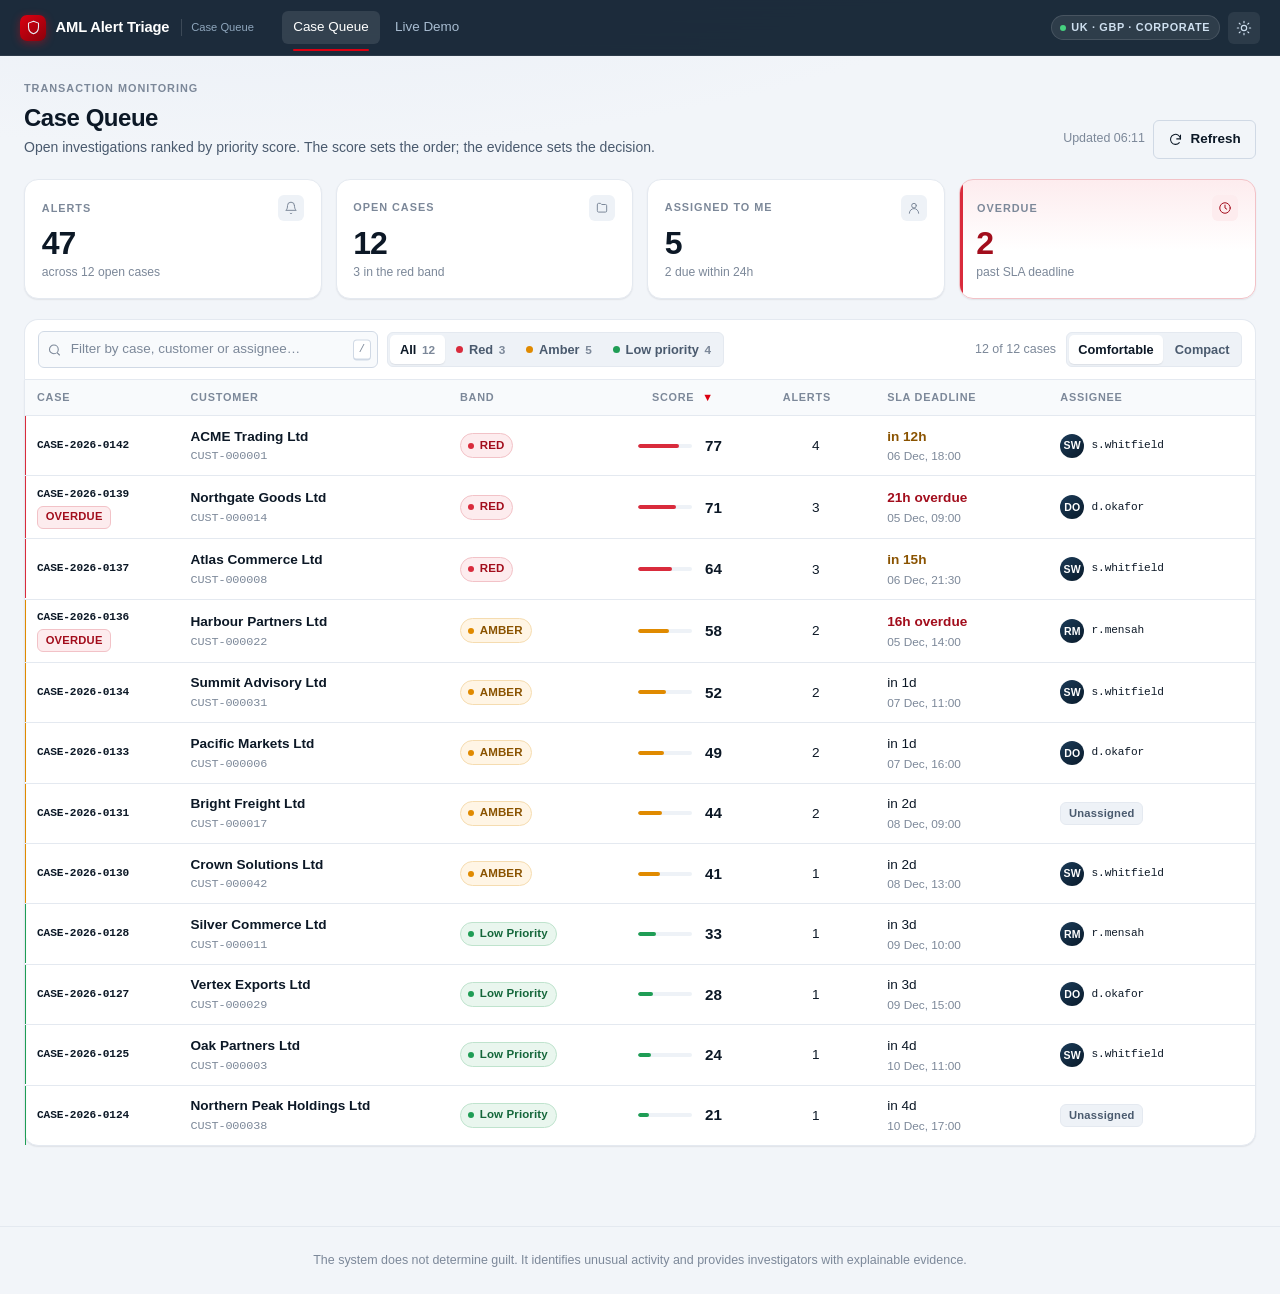
==== commit fb7c5197: "fix(ui): polish queue layout responsiveness" ====
--- a/docs/ui-mockup/index.html
+++ b/docs/ui-mockup/index.html
@@ -52,8 +52,8 @@
               <th class="sortable" data-key="caseRef">Case <span class="sort-ind">▼</span></th>
               <th class="sortable" data-key="customerName">Customer <span class="sort-ind">▼</span></th>
               <th class="sortable" data-key="priorityBand">Band <span class="sort-ind">▼</span></th>
-              <th class="sortable right" data-key="priorityScore">Score <span class="sort-ind">▼</span></th>
-              <th class="sortable right" data-key="alertCount">Alerts <span class="sort-ind">▼</span></th>
+              <th class="sortable score-col" data-key="priorityScore">Score <span class="sort-ind">▼</span></th>
+              <th class="sortable alerts-col" data-key="alertCount">Alerts <span class="sort-ind">▼</span></th>
               <th class="sortable" data-key="slaDueAt">SLA deadline <span class="sort-ind">▼</span></th>
               <th class="sortable" data-key="assignedTo">Assignee <span class="sort-ind">▼</span></th>
               <th style="width:32px"></th>
@@ -190,13 +190,13 @@
             <div class="sub-line mono">${esc(c.customerRef || '')}</div>
           </td>
           <td><span class="band ${c.priorityBand}"><i></i>${esc(bandLabel(c.priorityBand))}</span></td>
-          <td class="right">
-            <div class="score-cell" style="justify-content:flex-end">
+          <td class="score-col">
+            <div class="score-cell">
               <div class="score-bar"><span data-w="${c.priorityScore}%"></span></div>
               <b>${c.priorityScore}</b>
             </div>
           </td>
-          <td class="right num">${c.alertCount}</td>
+          <td class="alerts-col num">${c.alertCount}</td>
           <td>
             <div ${slaCls}>${esc(sla.text)}</div>
             <div class="sub-line num">${esc(fmtShort(c.slaDueAt))}</div>
--- a/docs/ui-mockup/assets/theme.css
+++ b/docs/ui-mockup/assets/theme.css
@@ -365,9 +365,9 @@
   position: absolute; left: .6rem; top: 50%; transform: translateY(-50%);
   width: 15px; height: 15px; color: var(--ink-3); pointer-events: none;
 }
-.search input {
+.search input[type="text"] {
   width: 100%;
-  padding: .45rem .6rem .45rem 2rem;
+  padding: .45rem 2.4rem .45rem 2rem;
   border: 1px solid var(--border-2);
   border-radius: var(--r-sm);
   background: var(--surface-2);
@@ -535,7 +535,14 @@
    the app bar and drop it on top of the first row. Horizontal scrolling is
    only actually needed once the columns stop fitting. */
 .table-wrap { border-radius: 0 0 var(--r-lg) var(--r-lg); }
-@media (max-width: 900px) { .table-wrap { overflow-x: auto; } }
+@media (max-width: 900px) {
+  .table-wrap { overflow-x: auto; }
+
+  /* Once this wrapper becomes a scroll container, the app-bar offset is
+     relative to the wrapper rather than the viewport. Keeping the header
+     sticky would therefore push it over the first case row. */
+  .table-wrap table.data thead th { position: static; top: auto; }
+}
 
 /* The card clips with border-radius, so the last row has to round itself. */
 table.data tbody tr:last-child td:first-child { border-bottom-left-radius: var(--r-lg); }
@@ -571,6 +578,7 @@
 }
 table.data tbody tr:last-child td { border-bottom: 0; }
 table.data td.right, table.data th.right { text-align: right; }
+table.data .score-col, table.data .alerts-col { text-align: center; }
 
 /* Clickable queue rows: an accent rail on the left that grows on hover. */
 tr.row-link { cursor: pointer; transition: background-color var(--t-fast) var(--ease-io); }
@@ -601,7 +609,7 @@
 .sub-line { font-size: .74rem; color: var(--ink-3); margin-top: .05rem; }
 
 /* Score cell: number plus a share-of-100 bar. */
-.score-cell { display: flex; align-items: center; gap: .55rem; }
+.score-cell { display: flex; align-items: center; justify-content: center; gap: .55rem; }
 .score-cell b { font-variant-numeric: tabular-nums; font-size: .95rem; font-weight: 650; min-width: 1.6rem; }
 .score-bar { width: 54px; height: 4px; border-radius: 2px; background: var(--surface-3); overflow: hidden; }
 .score-bar span {
